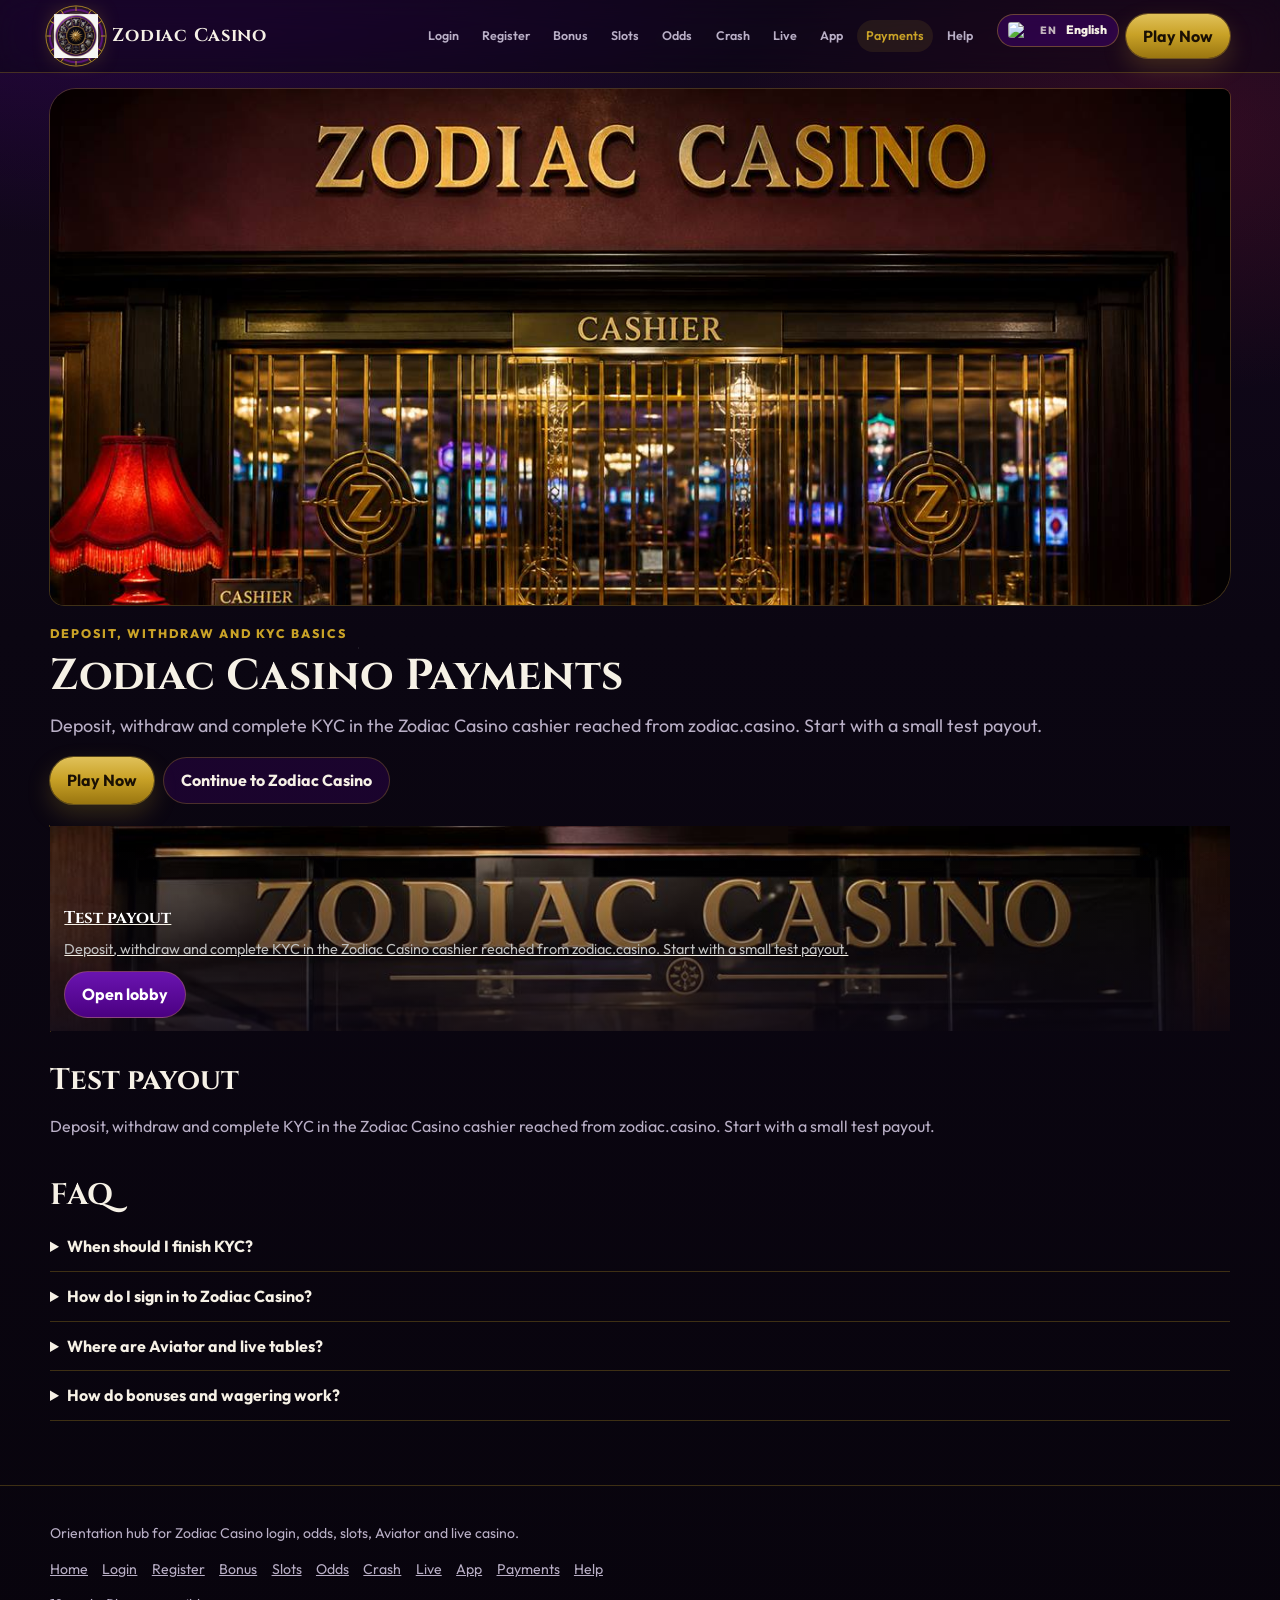
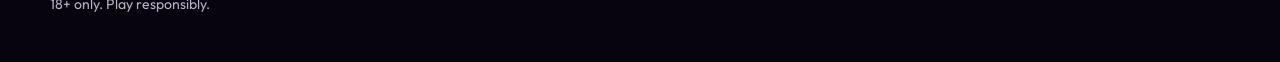
==== zodiac-cashier.html @ 61ef899a "Add zodiaccasino brand hub. Co-authored-by: Cursor <cursoragent@cursor.com>" ====
<!DOCTYPE html>
<html lang="en"><head>
<meta charset="utf-8"><meta name="viewport" content="width=device-width, initial-scale=1">
<title>Zodiac Casino Payments, Deposit and Withdraw | zodiac.casino</title>
<meta name="description" content="Zodiac Casino cashier via zodiac.casino: deposit, withdraw and finish KYC early. Same account as slots and sports. 18+.">
<meta name="keywords" content="Zodiac Casino, Zodiac Casino login, register, bonus, slots, Aviator, live casino, sports odds, zodiac.casino">
<link rel="canonical" href="https://zodiac.casino/zodiac-cashier.html">
<meta property="og:type" content="website"><meta property="og:title" content="Zodiac Casino Payments, Deposit and Withdraw | zodiac.casino">
<meta property="og:description" content="Zodiac Casino cashier via zodiac.casino: deposit, withdraw and finish KYC early. Same account as slots and sports. 18+."><meta property="og:url" content="https://zodiac.casino/zodiac-cashier.html">
<meta property="og:image" content="https://zodiac.casino/assets/og.jpg">
<meta name="twitter:card" content="summary_large_image"><meta name="theme-color" content="#4B0082">
<link rel="icon" href="/favicon.ico"><link rel="icon" type="image/png" sizes="32x32" href="/favicon-32x32.png">
<link rel="apple-touch-icon" href="/apple-touch-icon.png"><link rel="manifest" href="/site.webmanifest">
<link rel="stylesheet" href="css/orbit.css"><link rel="stylesheet" href="css/lang.css">
</head><body class="orbit-body"><div class="sky-veil" aria-hidden="true"></div><header class="orbit-head header-bar" id="orbitHead"><div class="orbit-rail">
<a class="sign-lockup" href="/"><span class="wheel-halo"><svg class="wheel-ring" viewBox="0 0 100 100" aria-hidden="true"><circle cx="50" cy="50" r="47" fill="none" stroke="#C9A227" stroke-width="1.2"/><circle cx="50" cy="50" r="41" fill="none" stroke="#4B0082" stroke-width="3.2"/><circle cx="50" cy="50" r="36" fill="none" stroke="#C0C0C0" stroke-width=".6" opacity=".7"/><line x1="50" y1="4" x2="50" y2="11" stroke="#C9A227" stroke-width="1.4"/><line x1="50" y1="4" x2="50" y2="11" stroke="#C9A227" stroke-width="1.4" transform="rotate(30 50 50)"/><line x1="50" y1="4" x2="50" y2="11" stroke="#C9A227" stroke-width="1.4" transform="rotate(60 50 50)"/><line x1="50" y1="4" x2="50" y2="11" stroke="#C9A227" stroke-width="1.4" transform="rotate(90 50 50)"/><line x1="50" y1="4" x2="50" y2="11" stroke="#C9A227" stroke-width="1.4" transform="rotate(120 50 50)"/><line x1="50" y1="4" x2="50" y2="11" stroke="#C9A227" stroke-width="1.4" transform="rotate(150 50 50)"/><line x1="50" y1="4" x2="50" y2="11" stroke="#C9A227" stroke-width="1.4" transform="rotate(180 50 50)"/><line x1="50" y1="4" x2="50" y2="11" stroke="#C9A227" stroke-width="1.4" transform="rotate(210 50 50)"/><line x1="50" y1="4" x2="50" y2="11" stroke="#C9A227" stroke-width="1.4" transform="rotate(240 50 50)"/><line x1="50" y1="4" x2="50" y2="11" stroke="#C9A227" stroke-width="1.4" transform="rotate(270 50 50)"/><line x1="50" y1="4" x2="50" y2="11" stroke="#C9A227" stroke-width="1.4" transform="rotate(300 50 50)"/><line x1="50" y1="4" x2="50" y2="11" stroke="#C9A227" stroke-width="1.4" transform="rotate(330 50 50)"/></svg><img class="sign-mark" src="assets/brand/logo.png" alt="" width="44" height="44"></span><span class="brand-name">Zodiac Casino</span></a>
<nav class="constel-nav" id="constelNav"><a href="zodiac-sign-in.html">Login</a>
<a href="zodiac-join.html">Register</a>
<a href="zodiac-gift.html">Bonus</a>
<a href="zodiac-reels.html">Slots</a>
<a href="zodiac-markets.html">Odds</a>
<a href="zodiac-skyrun.html">Crash</a>
<a href="zodiac-tables.html">Live</a>
<a href="zodiac-pocket.html">App</a>
<a href="zodiac-cashier.html" aria-current="page">Payments</a>
<a href="zodiac-guide.html">Help</a></nav>
<div class="header-actions"><div class="lang-switch" id="langSwitch"></div>
<a class="pulse-cta header-cta" href="https://cdcdsd914.online/JhVCwShF?sub_id_1=zodiaccasino" rel="nofollow sponsored noopener" target="_blank">Play Now</a>
<button class="nav-toggle" id="navToggle" type="button" aria-expanded="false" aria-label="Menu">&#9776;</button>
</div></div></header><main><div class="orbit-shell">
<figure class="cover-arc"><img src="assets/pages/cashier.jpg" alt="" width="1200" height="525"></figure>
<p class="kicker">Deposit, withdraw and KYC basics</p><h1>Zodiac Casino Payments</h1><p class="lead">Deposit, withdraw and complete KYC in the Zodiac Casino cashier reached from zodiac.casino. Start with a small test payout.</p>
<div class="cta-row"><a class="pulse-cta" href="https://cdcdsd914.online/JhVCwShF?sub_id_1=zodiaccasino" rel="nofollow sponsored noopener" target="_blank">Play Now</a><a class="ghost-cta" href="https://cdcdsd914.online/JhVCwShF?sub_id_1=zodiaccasino" rel="nofollow sponsored noopener" target="_blank">Continue to Zodiac Casino</a></div>
<div class="orbit-band"><a class="sheen-band" href="https://cdcdsd914.online/JhVCwShF?sub_id_1=zodiaccasino" rel="nofollow sponsored noopener" target="_blank"><img src="assets/promo/promo-cashier.jpg" alt="" width="640" height="360"><div class="sheen-copy"><h3>Test payout</h3><p>Deposit, withdraw and complete KYC in the Zodiac Casino cashier reached from zodiac.casino. Start with a small test payout.</p><span class="path-cta">Open lobby</span></div></a></div>
<div class="chapter"><h2>Test payout</h2>
<p>Deposit, withdraw and complete KYC in the Zodiac Casino cashier reached from zodiac.casino. Start with a small test payout.</p></div>
</div>
<section class="orbit-band"><div class="orbit-shell"><h2>FAQ</h2><div class="faq-list"><details><summary>When should I finish KYC?</summary><p>Upload documents early, before a large withdraw. Name and payment method must match the Zodiac Casino profile.</p></details>
<details><summary>How do I sign in to Zodiac Casino?</summary><p>Continue from zodiac.casino, confirm you are on the operator site, then use the lobby login. Recover access with the operator if a device is new.</p></details>
<details><summary>Where are Aviator and live tables?</summary><p>After login, search Aviator, Spaceman or JetX in crash, and Crazy Time or Lightning Roulette in live casino. Same account as slots and odds.</p></details>
<details><summary>How do bonuses and wagering work?</summary><p>Read Promotions inside Zodiac Casino after you continue from zodiac.casino. Check eligible slots, sports markets, time limits and max cash-out before you opt in.</p></details>
</div></div></section>
<script type="application/ld+json">{"@context":"https://schema.org","@type":"FAQPage","mainEntity":[{"@type":"Question","name":"How do I sign in to Zodiac Casino?","acceptedAnswer":{"@type":"Answer","text":"Continue from zodiac.casino, confirm you are on the operator site, then use the lobby login. Recover access with the operator if a device is new."}},{"@type":"Question","name":"Where are Aviator and live tables?","acceptedAnswer":{"@type":"Answer","text":"After login, search Aviator, Spaceman or JetX in crash, and Crazy Time or Lightning Roulette in live casino. Same account as slots and odds."}},{"@type":"Question","name":"How do bonuses and wagering work?","acceptedAnswer":{"@type":"Answer","text":"Read Promotions inside Zodiac Casino after you continue from zodiac.casino. Check eligible slots, sports markets, time limits and max cash-out before you opt in."}}]}</script>
</main>
<footer class="orbit-foot"><div class="orbit-shell">
<p>Orientation hub for Zodiac Casino login, odds, slots, Aviator and live casino.</p>
<div class="foot-links"><a href="/">Home</a>
<a href="zodiac-sign-in.html">Login</a>
<a href="zodiac-join.html">Register</a>
<a href="zodiac-gift.html">Bonus</a>
<a href="zodiac-reels.html">Slots</a>
<a href="zodiac-markets.html">Odds</a>
<a href="zodiac-skyrun.html">Crash</a>
<a href="zodiac-tables.html">Live</a>
<a href="zodiac-pocket.html">App</a>
<a href="zodiac-cashier.html">Payments</a>
<a href="zodiac-guide.html">Help</a>
</div>
<p>18+ only. Play responsibly.</p>
</div></footer>
<script src="js/i18n-dict.js"></script>
<script src="js/i18n.js"></script>
<script src="js/orbit.js"></script>
</body></html>
---- css/orbit.css ----
@import url("https://fonts.googleapis.com/css2?family=Cinzel:wght@600;700&family=Outfit:wght@400;500;600;700;800&display=swap");

:root{
  --void:#0B0612;
  --royal:#4B0082;
  --gold:#C9A227;
  --blood:#C41E3A;
  --silver:#C0C0C0;
  --ink:#F6F1E6;
  --mute:#B9AFC6;
  --line:rgba(201,162,39,.28);
  --halo:rgba(75,0,130,.55);
}

*{box-sizing:border-box}
html,body{margin:0}
html{scroll-behavior:smooth}
body.orbit-body{
  min-height:100%;
  background:
    radial-gradient(1200px 700px at 12% -10%, rgba(75,0,130,.55), transparent 58%),
    radial-gradient(900px 520px at 92% 8%, rgba(196,30,58,.18), transparent 50%),
    linear-gradient(180deg,#14081f 0%, var(--void) 38%, #08040d 100%);
  color:var(--ink);
  font-family:"Outfit",system-ui,sans-serif;
  line-height:1.55;
  overflow-x:hidden;
}
img{max-width:100%;display:block}
a{color:inherit}
button,a{font:inherit}
.orbit-shell{width:min(1180px,calc(100% - 1.6rem));margin-inline:auto}

.sky-veil{
  pointer-events:none;
  position:fixed;inset:0;z-index:0;
  background-image:
    radial-gradient(1.2px 1.2px at 12% 18%, rgba(255,255,255,.55), transparent),
    radial-gradient(1px 1px at 28% 72%, rgba(192,192,192,.45), transparent),
    radial-gradient(1.4px 1.4px at 71% 24%, rgba(201,162,39,.55), transparent),
    radial-gradient(1px 1px at 86% 66%, rgba(255,255,255,.35), transparent),
    radial-gradient(1px 1px at 44% 40%, rgba(192,192,192,.4), transparent);
  opacity:.55;
}

.orbit-head{
  position:sticky;top:0;z-index:40;
  background:rgba(11,6,18,.52);
  backdrop-filter:blur(16px) saturate(1.2);
  border-bottom:1px solid var(--line);
}
.orbit-head.is-solid{background:rgba(11,6,18,.88)}
.orbit-rail{
  width:min(1180px,calc(100% - 1.2rem));
  margin:0 auto;
  min-height:72px;
  display:flex;align-items:center;gap:.7rem;
}
.sign-lockup{
  display:flex;align-items:center;gap:.65rem;
  text-decoration:none;flex:0 0 auto;min-width:0;
}
.wheel-halo{
  position:relative;width:52px;height:52px;flex:0 0 52px;
}
.wheel-ring{
  position:absolute;inset:-6px;
  width:64px;height:64px;
  animation:wheel-turn 42s linear infinite;
}
.sign-mark{
  position:absolute;inset:4px;
  width:44px;height:44px;object-fit:contain;
  filter:drop-shadow(0 0 10px rgba(201,162,39,.35));
}
.brand-name{
  font-family:"Cinzel",serif;
  font-weight:700;letter-spacing:.04em;
  font-size:clamp(.95rem,2.4vw,1.15rem);
  white-space:nowrap;
}

.constel-nav{
  display:flex;flex-wrap:wrap;gap:.15rem .35rem;
  margin-left:auto;align-items:center;
}
.constel-nav a{
  text-decoration:none;
  font-size:.78rem;font-weight:600;
  padding:.38rem .55rem;border-radius:999px;
  color:var(--mute);
}
.constel-nav a[aria-current="page"],
.constel-nav a:hover{color:var(--gold);background:rgba(201,162,39,.1)}

.header-actions{display:flex;align-items:center;gap:.45rem;margin-left:.2rem}
.pulse-cta,.path-cta,.ghost-cta{
  display:inline-flex;align-items:center;justify-content:center;
  text-decoration:none;border-radius:999px;font-weight:700;
  padding:.62rem 1.05rem;white-space:nowrap;
}
.pulse-cta{
  background:linear-gradient(180deg,#e0c15a,var(--gold) 46%,#9a7610);
  color:#1a1004;
  box-shadow:0 0 0 1px rgba(201,162,39,.4),0 10px 24px rgba(201,162,39,.22);
}
.path-cta{
  background:linear-gradient(180deg,#6a14b0,var(--royal));
  color:#fff;border:1px solid rgba(201,162,39,.35);
}
.ghost-cta{
  border:1px solid var(--line);color:var(--ink);
  background:rgba(75,0,130,.25);
}
.nav-toggle{
  display:none;width:42px;height:42px;border-radius:12px;
  border:1px solid var(--line);background:rgba(75,0,130,.3);color:var(--ink);
}

.split-rise{
  position:relative;z-index:1;
  display:grid;grid-template-columns:minmax(0,1.12fr) minmax(0,.88fr);
  gap:clamp(1rem,3vw,2.4rem);
  align-items:center;
  padding:clamp(1.2rem,3vw,2.6rem) 0 1.4rem;
}
.rise-visual{
  margin:0;position:relative;border-radius:28px 8px 48px 18px;
  overflow:hidden;
  box-shadow:0 0 0 1px var(--line),0 30px 70px rgba(0,0,0,.45);
  aspect-ratio:16/10;
}
.rise-visual img{
  width:100%;height:100%;object-fit:cover;object-position:top center;
  animation:kb-drift 22s ease-in-out infinite alternate;
}
.rise-copy{min-width:0}
.kicker{
  margin:0 0 .45rem;color:var(--gold);
  font-size:.78rem;font-weight:800;letter-spacing:.16em;text-transform:uppercase;
}
h1,h2,h3{font-family:"Cinzel",serif;line-height:1.18;margin:0 0 .6rem}
h1{font-size:clamp(1.55rem,4.6vw,2.7rem)}
h2{font-size:clamp(1.25rem,3vw,1.85rem)}
h3{font-size:1.05rem}
.lead{margin:0 0 1.1rem;color:var(--mute);font-size:clamp(.98rem,2.2vw,1.12rem)}
.cta-row{display:flex;flex-wrap:wrap;gap:.6rem}

.orbit-band{position:relative;z-index:1;padding:1.4rem 0 2rem}
.band-head{display:flex;justify-content:space-between;align-items:end;gap:1rem;margin-bottom:1rem}

.sheen-grid{
  display:grid;grid-template-columns:repeat(3,minmax(0,1fr));gap:.85rem;
}
.sheen-band{
  position:relative;isolation:isolate;overflow:hidden;
  border-radius:22px 6px 26px 10px;
  min-height:168px;
  box-shadow:0 0 0 1px var(--line);
}
.sheen-band img{
  width:100%;height:100%;object-fit:cover;object-position:top center;
  position:absolute;inset:0;
}
.sheen-band::after{
  content:"";position:absolute;inset:0;z-index:1;pointer-events:none;
  background:linear-gradient(105deg,transparent 38%,rgba(201,162,39,.38) 50%,transparent 62%);
  transform:translateX(-120%);
  animation:gold-sheen 5.2s ease-in-out infinite;
}
.sheen-band .sheen-copy{
  position:relative;z-index:2;
  background:linear-gradient(180deg,transparent 10%,rgba(11,6,18,.82));
  padding:5.2rem .9rem .85rem;
}
.sheen-band h3{color:#fff}
.sheen-band p{margin:0 0 .65rem;color:var(--silver);font-size:.9rem}

.star-field{
  display:grid;grid-template-columns:repeat(5,minmax(0,1fr));gap:.7rem;
}
.star-node{
  position:relative;
  display:flex;flex-direction:column;justify-content:flex-end;
  min-height:168px;padding:.85rem;
  text-decoration:none;
  border-radius:40% 12% 32% 14%;
  overflow:hidden;
  box-shadow:0 0 0 1px var(--line);
}
.star-node img{
  position:absolute;inset:0;width:100%;height:100%;
  object-fit:cover;object-position:top center;
}
.star-node span,.star-node strong{
  position:relative;z-index:1;
}
.star-node strong{font-family:"Cinzel",serif}
.star-node::before{
  content:"";position:absolute;inset:0;
  background:linear-gradient(180deg,transparent 30%,rgba(11,6,18,.88));
}
.star-node::after{
  content:"";position:absolute;top:12px;right:14px;width:7px;height:7px;
  background:var(--gold);border-radius:50%;
  box-shadow:0 0 10px var(--gold);
}

.studio-row{
  display:grid;grid-template-columns:repeat(6,minmax(0,1fr));gap:.55rem;
}
.studio-chip{
  text-decoration:none;text-align:center;
  padding:.85rem .4rem;border-radius:999px;
  border:1px solid var(--line);
  background:rgba(75,0,130,.28);
  font-weight:700;font-size:.82rem;color:var(--silver);
}
.studio-chip:hover{color:var(--gold);border-color:var(--gold)}

.reel-grid,.crash-grid,.live-grid{
  display:grid;gap:.75rem;
}
.reel-grid{grid-template-columns:repeat(3,minmax(0,1fr))}
.crash-grid,.live-grid{grid-template-columns:repeat(3,minmax(0,1fr))}
.reel-tile{
  position:relative;overflow:hidden;
  border-radius:18px 6px 22px 10px;
  text-decoration:none;
  box-shadow:0 0 0 1px var(--line);
  animation:tile-float 7s ease-in-out infinite;
}
.reel-tile:nth-child(2n){animation-duration:8.2s;animation-delay:-1.4s}
.reel-tile:nth-child(3n){animation-duration:6.4s;animation-delay:-2.1s}
.reel-tile img{
  aspect-ratio:4/3;width:100%;object-fit:cover;object-position:top center;
  animation:kb-drift 16s ease-in-out infinite alternate;
}
.reel-tile b{
  display:block;padding:.65rem .75rem .8rem;
  background:rgba(11,6,18,.86);font-weight:700;
}
.reel-tile.is-extra{display:none}
.reel-grid.is-open .reel-tile.is-extra{display:block}
.more-reels{
  margin:1rem auto 0;display:block;
  background:transparent;color:var(--gold);
  border:1px solid var(--gold);border-radius:999px;
  padding:.55rem 1.2rem;cursor:pointer;font-weight:700;
}

.board-lane{display:grid;gap:.65rem}
.market-card{
  display:grid;grid-template-columns:minmax(0,1.2fr) repeat(3,72px);
  gap:.5rem;align-items:center;
  padding:.75rem .9rem;
  border:1px solid var(--line);
  border-radius:18px;
  background:rgba(75,0,130,.18);
}
.market-card strong{font-size:.95rem}
.ox{
  width:72px;text-align:center;padding:.45rem 0;border-radius:999px;
  background:rgba(11,6,18,.7);border:1px solid var(--line);
  font-weight:800;color:var(--gold);
}
.ox small{display:block;color:var(--mute);font-size:.65rem;font-weight:600}

.cover-arc{
  position:relative;z-index:1;margin:1rem 0 1.2rem;
  border-radius:26px 8px 34px 14px;overflow:hidden;
  aspect-ratio:16/7;box-shadow:0 0 0 1px var(--line);
}
.cover-arc img{width:100%;height:100%;object-fit:cover;object-position:top center}

.seo-stack,.faq-list,.chapter{position:relative;z-index:1}
.seo-stack p,.chapter p{color:var(--mute)}
.faq-list details{
  border-bottom:1px solid var(--line);padding:.75rem 0;
}
.faq-list summary{cursor:pointer;font-weight:700}

.orbit-foot{
  position:relative;z-index:1;
  margin-top:2rem;padding:1.4rem 0 2rem;
  border-top:1px solid var(--line);
  color:var(--mute);font-size:.88rem;
}
.foot-links{display:flex;flex-wrap:wrap;gap:.4rem .9rem;margin:.6rem 0}

@keyframes wheel-turn{to{transform:rotate(360deg)}}
@keyframes gold-sheen{
  0%,25%{transform:translateX(-120%)}
  55%,100%{transform:translateX(120%)}
}
@keyframes kb-drift{
  from{transform:scale(1.04) translate3d(0,0,0)}
  to{transform:scale(1.12) translate3d(-2%,-1.4%,0)}
}
@keyframes tile-float{
  0%,100%{transform:translateY(0)}
  50%{transform:translateY(-6px)}
}

@media (max-width:980px){
  .split-rise{grid-template-columns:1fr}
  .sheen-grid{grid-template-columns:1fr 1fr}
  .star-field{grid-template-columns:1fr 1fr}
  .studio-row{grid-template-columns:1fr 1fr 1fr}
  .constel-nav{
    display:none;position:absolute;left:0;right:0;top:100%;
    flex-direction:column;padding:.7rem;
    background:rgba(11,6,18,.96);border-bottom:1px solid var(--line);
  }
  body.nav-open .constel-nav{display:flex}
  .nav-toggle{display:inline-flex;align-items:center;justify-content:center}
}
@media (max-width:640px){
  .orbit-shell{width:calc(100% - 1.1rem);max-width:none}
  .orbit-rail{flex-wrap:wrap;padding:.4rem 0;min-height:0}
  .brand-name{font-size:.9rem}
  .header-cta{padding:.48rem .72rem;font-size:.78rem}
  .sheen-grid,.reel-grid,.crash-grid,.live-grid,.star-field{grid-template-columns:1fr}
  .studio-row{grid-template-columns:1fr 1fr}
  .market-card{grid-template-columns:1fr 1fr 1fr}
  .market-card strong{grid-column:1/-1}
  .cta-row .pulse-cta,.cta-row .path-cta,.cta-row .ghost-cta{width:100%}
  .lead,.kicker,h1{overflow-wrap:anywhere}
  .cover-arc{aspect-ratio:16/9}
}
@media (prefers-reduced-motion:reduce){
  *,*::before,*::after{animation:none!important;transition:none!important}
}
---- css/lang.css ----
.lang-switch{position:relative;z-index:80;flex:0 0 auto}
.lang-switch-btn{
  display:inline-flex;align-items:center;gap:.4rem;
  padding:.4rem .68rem;border-radius:999px;cursor:pointer;
  border:1px solid rgba(201,162,39,.4);
  background:rgba(75,0,130,.42);
  color:#F6F1E6;font-size:.76rem;font-weight:800;
}
.lang-switch-btn:hover,.lang-switch.is-open .lang-switch-btn{
  border-color:#C9A227;
}
.lang-flag-img{
  width:22px;height:16px;object-fit:cover;border-radius:3px;flex:0 0 auto;
  display:block;
}
.lang-switch-btn .lang-code,.lang-option .lang-code{
  font-size:.66rem;font-weight:800;letter-spacing:.06em;opacity:.75;min-width:1.45rem;
}
.lang-switch-panel{
  position:absolute;top:calc(100% + 6px);right:0;left:auto;
  min-width:14rem;max-width:min(18rem,92vw);
  padding:.4rem;border-radius:14px;
  background:#14081f;border:1px solid rgba(201,162,39,.35);
  display:none;max-height:min(70vh,22rem);overflow:auto;z-index:90;
}
.lang-switch.is-open .lang-switch-panel{display:grid;gap:.15rem}
.lang-option{
  display:flex;align-items:center;gap:.5rem;width:100%;text-align:left;
  padding:.5rem .6rem;border:0;border-radius:10px;cursor:pointer;
  background:transparent;color:#F6F1E6;font-size:.86rem;font-weight:650;
}
.lang-option:hover,.lang-option.is-active{background:rgba(201,162,39,.16);color:#C9A227}
@media (max-width:980px){
  .lang-switch-btn .lang-name{display:none}
}
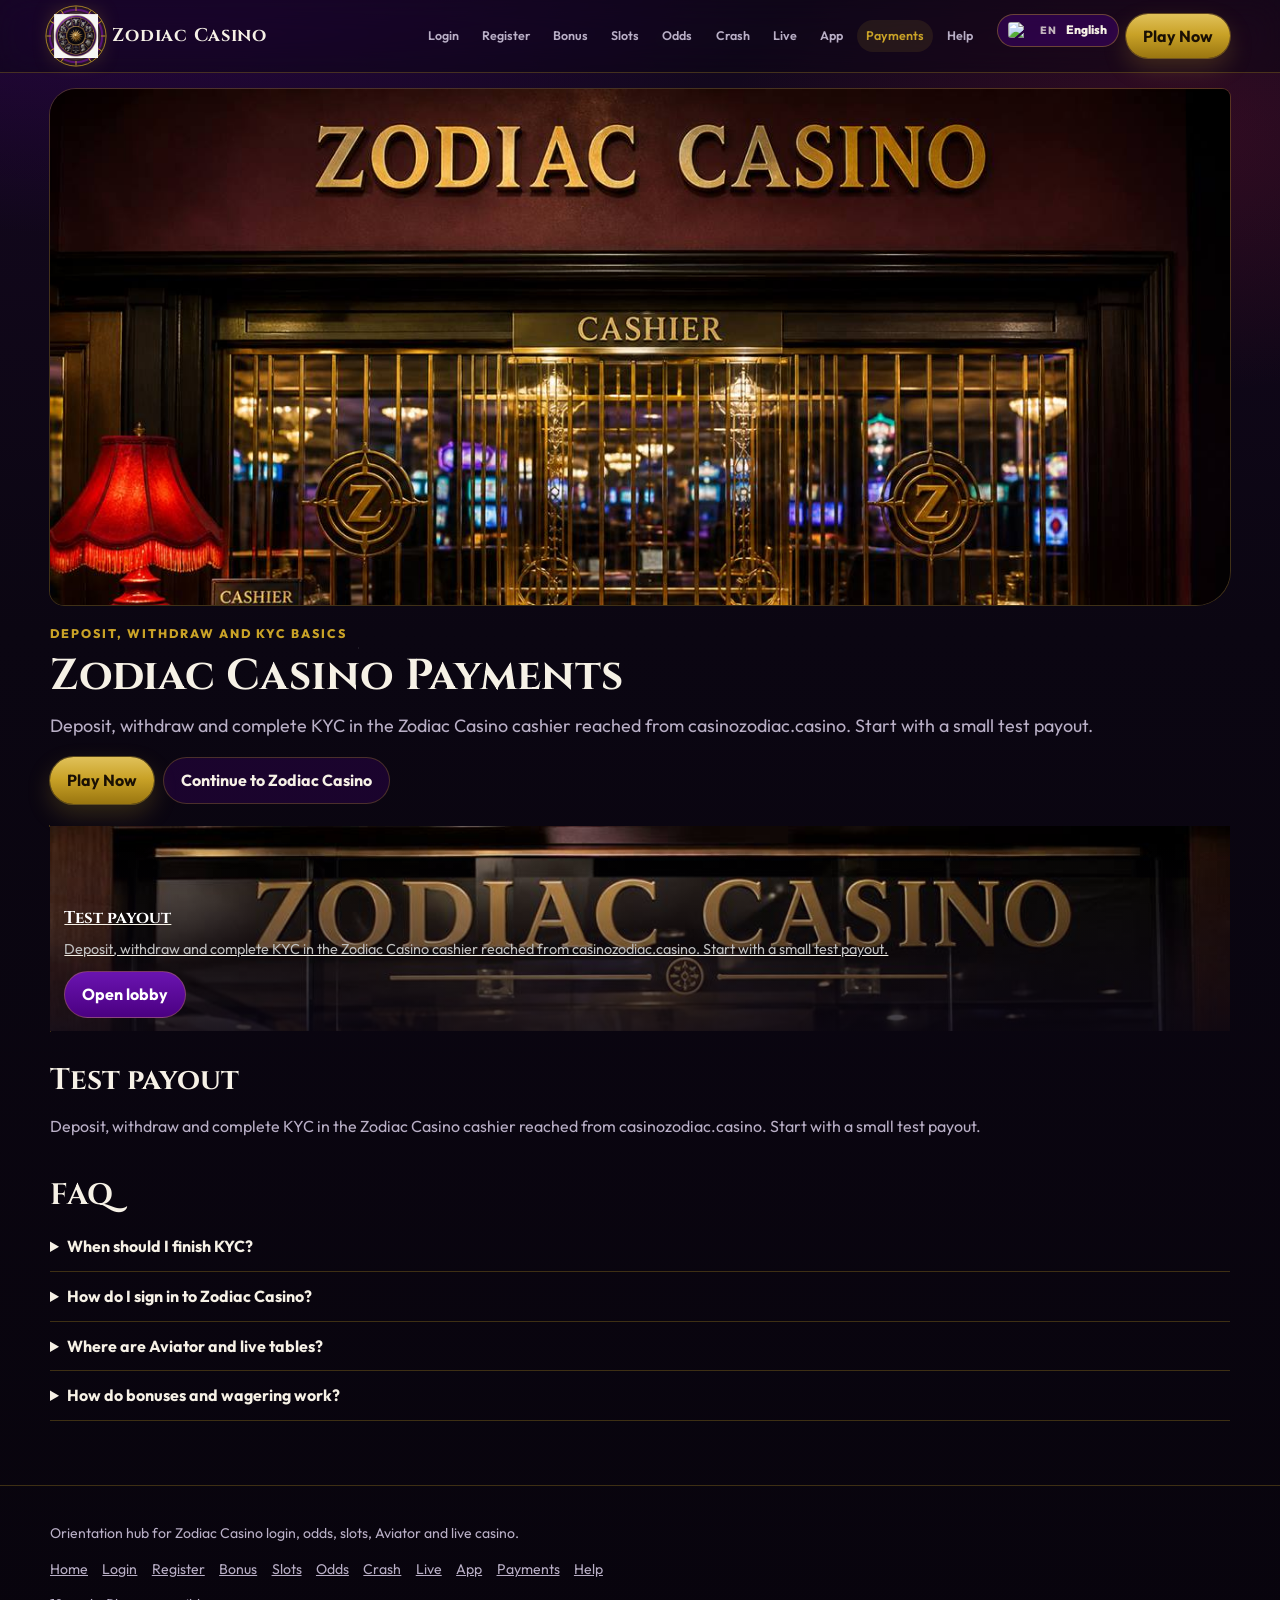
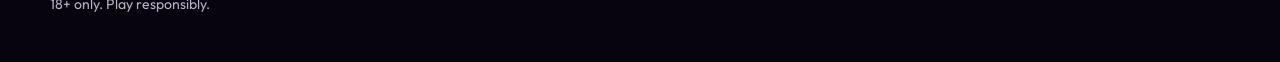
==== commit b3b02647: "Point Zodiac hub to casinozodiac.casino. Co-authored-by: Cursor <cursoragent@cursor.com>" ====
--- a/zodiac-cashier.html
+++ b/zodiac-cashier.html
@@ -1,13 +1,13 @@
 <!DOCTYPE html>
 <html lang="en"><head>
 <meta charset="utf-8"><meta name="viewport" content="width=device-width, initial-scale=1">
-<title>Zodiac Casino Payments, Deposit and Withdraw | zodiac.casino</title>
-<meta name="description" content="Zodiac Casino cashier via zodiac.casino: deposit, withdraw and finish KYC early. Same account as slots and sports. 18+.">
-<meta name="keywords" content="Zodiac Casino, Zodiac Casino login, register, bonus, slots, Aviator, live casino, sports odds, zodiac.casino">
-<link rel="canonical" href="https://zodiac.casino/zodiac-cashier.html">
-<meta property="og:type" content="website"><meta property="og:title" content="Zodiac Casino Payments, Deposit and Withdraw | zodiac.casino">
-<meta property="og:description" content="Zodiac Casino cashier via zodiac.casino: deposit, withdraw and finish KYC early. Same account as slots and sports. 18+."><meta property="og:url" content="https://zodiac.casino/zodiac-cashier.html">
-<meta property="og:image" content="https://zodiac.casino/assets/og.jpg">
+<title>Zodiac Casino Payments, Deposit and Withdraw | casinozodiac.casino</title>
+<meta name="description" content="Zodiac Casino cashier via casinozodiac.casino: deposit, withdraw and finish KYC early. Same account as slots and sports. 18+.">
+<meta name="keywords" content="Zodiac Casino, Zodiac Casino login, register, bonus, slots, Aviator, live casino, sports odds, casinozodiac.casino">
+<link rel="canonical" href="https://casinozodiac.casino/zodiac-cashier.html">
+<meta property="og:type" content="website"><meta property="og:title" content="Zodiac Casino Payments, Deposit and Withdraw | casinozodiac.casino">
+<meta property="og:description" content="Zodiac Casino cashier via casinozodiac.casino: deposit, withdraw and finish KYC early. Same account as slots and sports. 18+."><meta property="og:url" content="https://casinozodiac.casino/zodiac-cashier.html">
+<meta property="og:image" content="https://casinozodiac.casino/assets/og.jpg">
 <meta name="twitter:card" content="summary_large_image"><meta name="theme-color" content="#4B0082">
 <link rel="icon" href="/favicon.ico"><link rel="icon" type="image/png" sizes="32x32" href="/favicon-32x32.png">
 <link rel="apple-touch-icon" href="/apple-touch-icon.png"><link rel="manifest" href="/site.webmanifest">
@@ -29,18 +29,18 @@
 <button class="nav-toggle" id="navToggle" type="button" aria-expanded="false" aria-label="Menu">&#9776;</button>
 </div></div></header><main><div class="orbit-shell">
 <figure class="cover-arc"><img src="assets/pages/cashier.jpg" alt="" width="1200" height="525"></figure>
-<p class="kicker">Deposit, withdraw and KYC basics</p><h1>Zodiac Casino Payments</h1><p class="lead">Deposit, withdraw and complete KYC in the Zodiac Casino cashier reached from zodiac.casino. Start with a small test payout.</p>
+<p class="kicker">Deposit, withdraw and KYC basics</p><h1>Zodiac Casino Payments</h1><p class="lead">Deposit, withdraw and complete KYC in the Zodiac Casino cashier reached from casinozodiac.casino. Start with a small test payout.</p>
 <div class="cta-row"><a class="pulse-cta" href="https://cdcdsd914.online/JhVCwShF?sub_id_1=zodiaccasino" rel="nofollow sponsored noopener" target="_blank">Play Now</a><a class="ghost-cta" href="https://cdcdsd914.online/JhVCwShF?sub_id_1=zodiaccasino" rel="nofollow sponsored noopener" target="_blank">Continue to Zodiac Casino</a></div>
-<div class="orbit-band"><a class="sheen-band" href="https://cdcdsd914.online/JhVCwShF?sub_id_1=zodiaccasino" rel="nofollow sponsored noopener" target="_blank"><img src="assets/promo/promo-cashier.jpg" alt="" width="640" height="360"><div class="sheen-copy"><h3>Test payout</h3><p>Deposit, withdraw and complete KYC in the Zodiac Casino cashier reached from zodiac.casino. Start with a small test payout.</p><span class="path-cta">Open lobby</span></div></a></div>
+<div class="orbit-band"><a class="sheen-band" href="https://cdcdsd914.online/JhVCwShF?sub_id_1=zodiaccasino" rel="nofollow sponsored noopener" target="_blank"><img src="assets/promo/promo-cashier.jpg" alt="" width="640" height="360"><div class="sheen-copy"><h3>Test payout</h3><p>Deposit, withdraw and complete KYC in the Zodiac Casino cashier reached from casinozodiac.casino. Start with a small test payout.</p><span class="path-cta">Open lobby</span></div></a></div>
 <div class="chapter"><h2>Test payout</h2>
-<p>Deposit, withdraw and complete KYC in the Zodiac Casino cashier reached from zodiac.casino. Start with a small test payout.</p></div>
+<p>Deposit, withdraw and complete KYC in the Zodiac Casino cashier reached from casinozodiac.casino. Start with a small test payout.</p></div>
 </div>
 <section class="orbit-band"><div class="orbit-shell"><h2>FAQ</h2><div class="faq-list"><details><summary>When should I finish KYC?</summary><p>Upload documents early, before a large withdraw. Name and payment method must match the Zodiac Casino profile.</p></details>
-<details><summary>How do I sign in to Zodiac Casino?</summary><p>Continue from zodiac.casino, confirm you are on the operator site, then use the lobby login. Recover access with the operator if a device is new.</p></details>
+<details><summary>How do I sign in to Zodiac Casino?</summary><p>Continue from casinozodiac.casino, confirm you are on the operator site, then use the lobby login. Recover access with the operator if a device is new.</p></details>
 <details><summary>Where are Aviator and live tables?</summary><p>After login, search Aviator, Spaceman or JetX in crash, and Crazy Time or Lightning Roulette in live casino. Same account as slots and odds.</p></details>
-<details><summary>How do bonuses and wagering work?</summary><p>Read Promotions inside Zodiac Casino after you continue from zodiac.casino. Check eligible slots, sports markets, time limits and max cash-out before you opt in.</p></details>
+<details><summary>How do bonuses and wagering work?</summary><p>Read Promotions inside Zodiac Casino after you continue from casinozodiac.casino. Check eligible slots, sports markets, time limits and max cash-out before you opt in.</p></details>
 </div></div></section>
-<script type="application/ld+json">{"@context":"https://schema.org","@type":"FAQPage","mainEntity":[{"@type":"Question","name":"How do I sign in to Zodiac Casino?","acceptedAnswer":{"@type":"Answer","text":"Continue from zodiac.casino, confirm you are on the operator site, then use the lobby login. Recover access with the operator if a device is new."}},{"@type":"Question","name":"Where are Aviator and live tables?","acceptedAnswer":{"@type":"Answer","text":"After login, search Aviator, Spaceman or JetX in crash, and Crazy Time or Lightning Roulette in live casino. Same account as slots and odds."}},{"@type":"Question","name":"How do bonuses and wagering work?","acceptedAnswer":{"@type":"Answer","text":"Read Promotions inside Zodiac Casino after you continue from zodiac.casino. Check eligible slots, sports markets, time limits and max cash-out before you opt in."}}]}</script>
+<script type="application/ld+json">{"@context":"https://schema.org","@type":"FAQPage","mainEntity":[{"@type":"Question","name":"How do I sign in to Zodiac Casino?","acceptedAnswer":{"@type":"Answer","text":"Continue from casinozodiac.casino, confirm you are on the operator site, then use the lobby login. Recover access with the operator if a device is new."}},{"@type":"Question","name":"Where are Aviator and live tables?","acceptedAnswer":{"@type":"Answer","text":"After login, search Aviator, Spaceman or JetX in crash, and Crazy Time or Lightning Roulette in live casino. Same account as slots and odds."}},{"@type":"Question","name":"How do bonuses and wagering work?","acceptedAnswer":{"@type":"Answer","text":"Read Promotions inside Zodiac Casino after you continue from casinozodiac.casino. Check eligible slots, sports markets, time limits and max cash-out before you opt in."}}]}</script>
 </main>
 <footer class="orbit-foot"><div class="orbit-shell">
 <p>Orientation hub for Zodiac Casino login, odds, slots, Aviator and live casino.</p>
